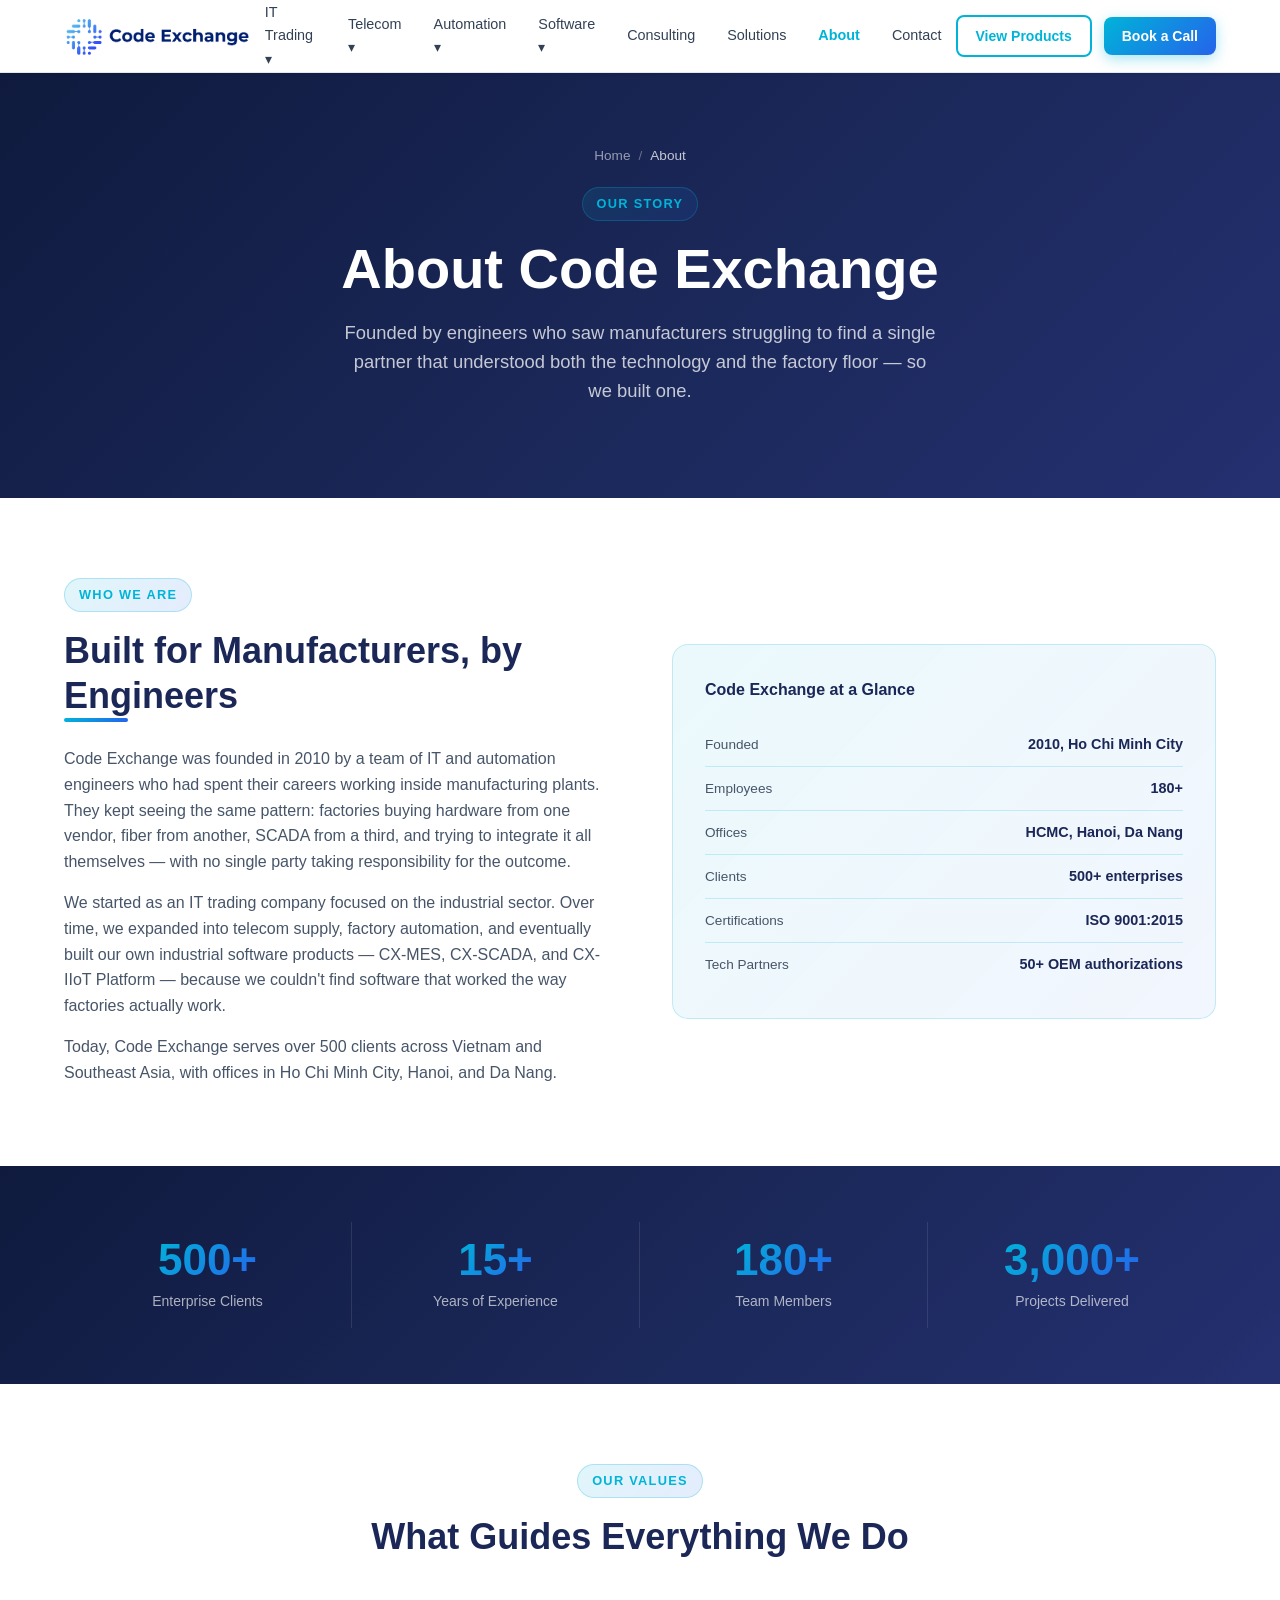
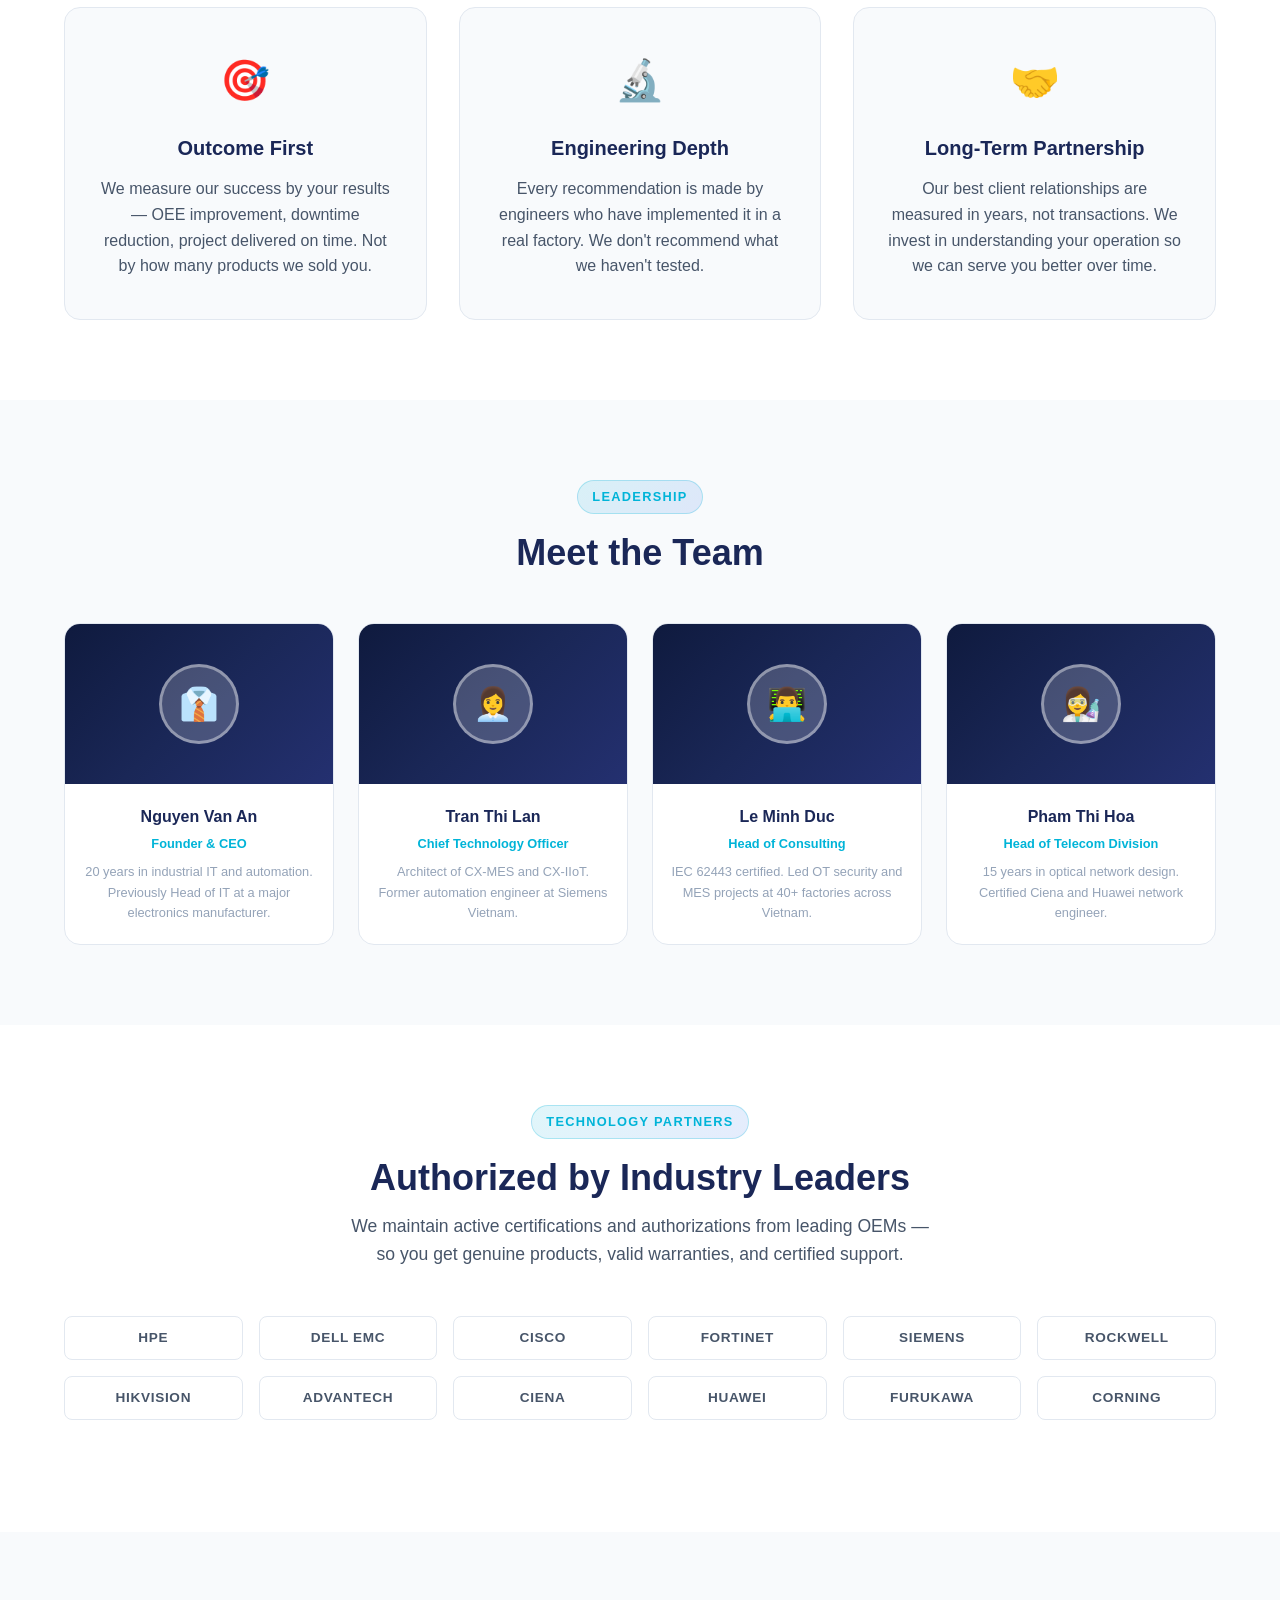
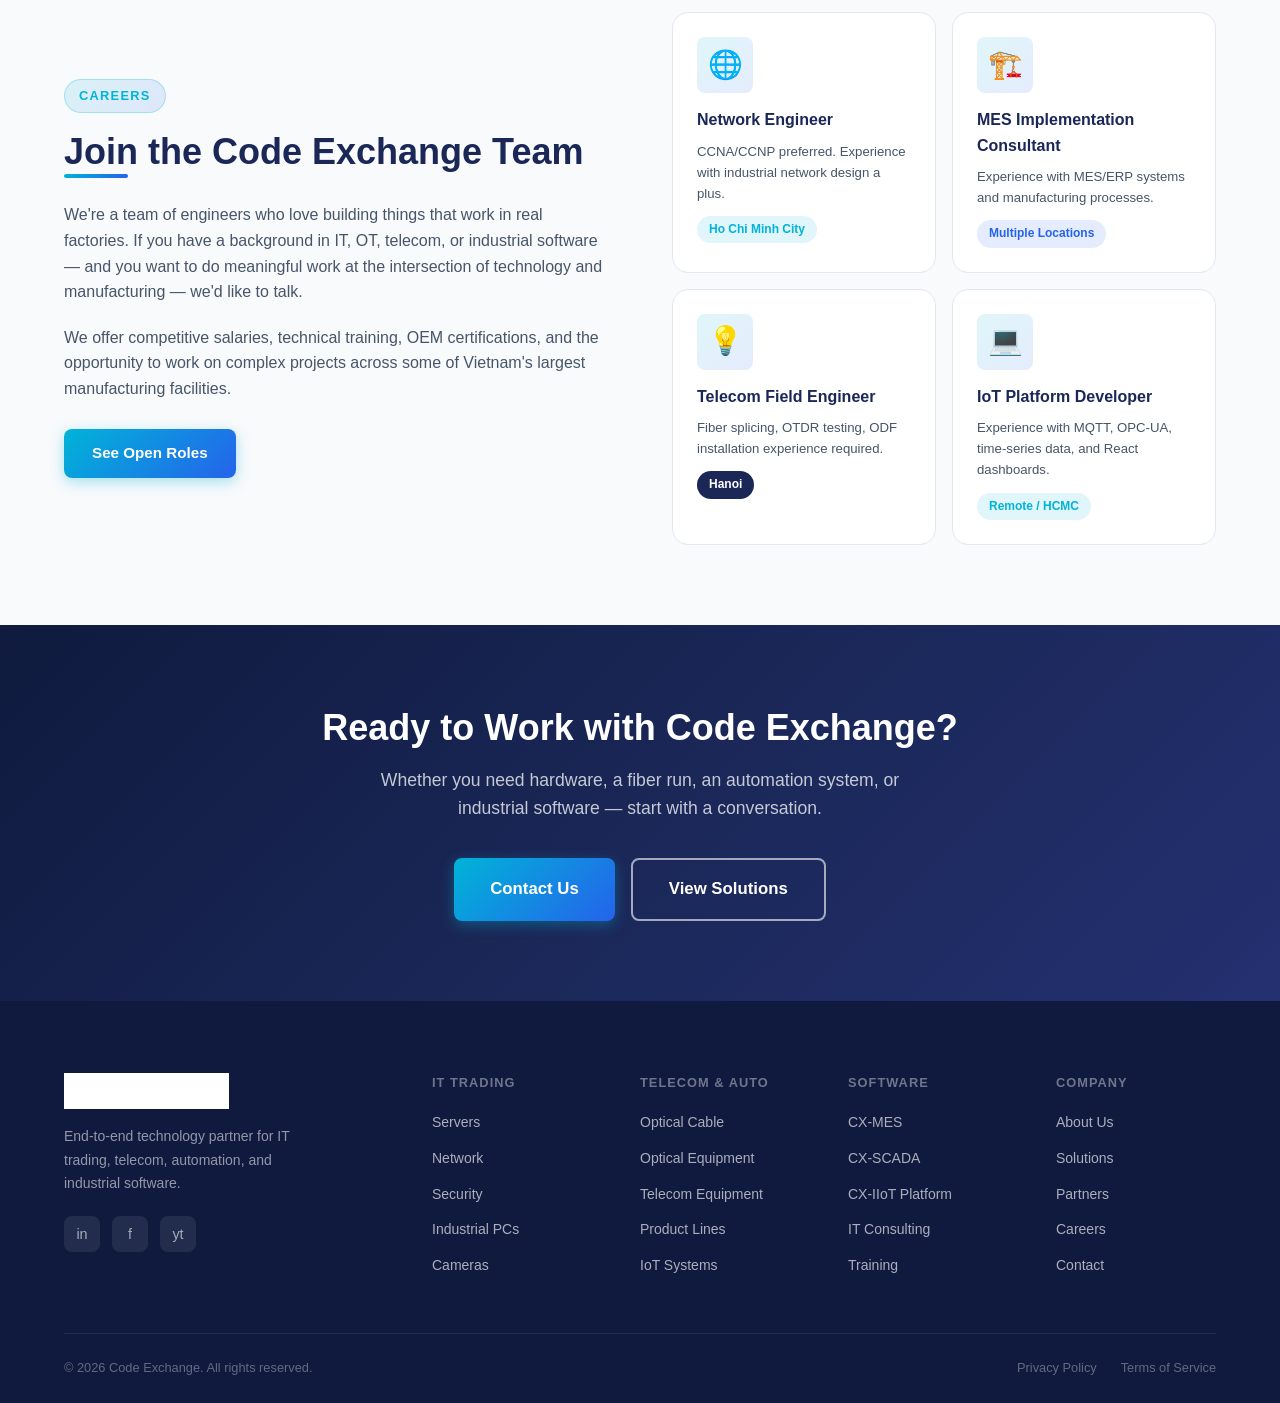
==== about.html @ e0f7f0ca "website" ====
<!DOCTYPE html>
<html lang="en">
<head>
  <meta charset="UTF-8">
  <meta name="viewport" content="width=device-width, initial-scale=1.0">
  <title>About — Code Exchange</title>
  <link rel="stylesheet" href="css/style.css">
</head>
<body>

<header class="header">
  <div class="container">
    <div class="header-inner">
      <a href="index.html" class="logo"><img src="images/logo.png" alt="Code Exchange"></a>
      <nav class="nav">
        <div class="nav-dropdown"><a href="it-trading.html">IT Trading ▾</a><div class="dropdown-menu"><a href="it-trading.html#servers"><span class="dm-icon">🖥️</span> Servers & Workstations</a><a href="it-trading.html#network"><span class="dm-icon">🌐</span> Network Equipment</a><a href="it-trading.html#security"><span class="dm-icon">🔒</span> Security Equipment</a><a href="it-trading.html#industrial"><span class="dm-icon">🏭</span> Industrial Computers</a><a href="it-trading.html#cameras"><span class="dm-icon">📷</span> Cameras</a></div></div>
        <div class="nav-dropdown"><a href="telecom.html">Telecom ▾</a><div class="dropdown-menu"><a href="telecom.html#optical-cable"><span class="dm-icon">💡</span> Optical Cable</a><a href="telecom.html#optical-equipment"><span class="dm-icon">🔭</span> Optical Equipment</a><a href="telecom.html#telecom-equipment"><span class="dm-icon">📡</span> Telecom Equipment</a></div></div>
        <div class="nav-dropdown"><a href="automation.html">Automation ▾</a><div class="dropdown-menu"><a href="automation.html#product-line"><span class="dm-icon">⚙️</span> Product Line Systems</a><a href="automation.html#iot"><span class="dm-icon">📶</span> IoT Systems</a></div></div>
        <div class="nav-dropdown"><a href="software.html">Software ▾</a><div class="dropdown-menu"><a href="software.html#mes"><span class="dm-icon">🏗️</span> MES Platform</a><a href="software.html#scada"><span class="dm-icon">📊</span> SCADA System</a><a href="software.html#iiot"><span class="dm-icon">🔗</span> IIoT / IoT Platform</a></div></div>
        <a href="consulting.html">Consulting</a>
        <a href="solutions.html">Solutions</a>
        <a href="about.html" class="active">About</a>
        <a href="contact.html">Contact</a>
      </nav>
      <div class="header-ctas">
        <a href="it-trading.html" class="btn btn-outline btn-sm">View Products</a>
        <a href="contact.html#book" class="btn btn-primary btn-sm">Book a Call</a>
      </div>
      <button class="hamburger" aria-label="Menu"><span></span><span></span><span></span></button>
    </div>
  </div>
</header>

<section class="page-hero">
  <div class="container">
    <div class="breadcrumb"><a href="index.html">Home</a><span>/</span><span style="color:rgba(255,255,255,0.75)">About</span></div>
    <div class="section-label">Our Story</div>
    <h1>About Code Exchange</h1>
    <p>Founded by engineers who saw manufacturers struggling to find a single partner that understood both the technology and the factory floor — so we built one.</p>
  </div>
</section>

<!-- STORY -->
<section class="section">
  <div class="container">
    <div class="two-col">
      <div>
        <div class="section-label">Who We Are</div>
        <h2>Built for Manufacturers, by Engineers</h2>
        <div class="divider-left divider"></div>
        <p style="margin-bottom:16px">Code Exchange was founded in 2010 by a team of IT and automation engineers who had spent their careers working inside manufacturing plants. They kept seeing the same pattern: factories buying hardware from one vendor, fiber from another, SCADA from a third, and trying to integrate it all themselves — with no single party taking responsibility for the outcome.</p>
        <p style="margin-bottom:16px">We started as an IT trading company focused on the industrial sector. Over time, we expanded into telecom supply, factory automation, and eventually built our own industrial software products — CX-MES, CX-SCADA, and CX-IIoT Platform — because we couldn't find software that worked the way factories actually work.</p>
        <p>Today, Code Exchange serves over 500 clients across Vietnam and Southeast Asia, with offices in Ho Chi Minh City, Hanoi, and Da Nang.</p>
      </div>
      <div>
        <div class="highlight-box">
          <h4 style="margin-bottom:20px">Code Exchange at a Glance</h4>
          <div class="spec-item" style="border-color:rgba(0,180,216,0.2)"><span class="spec-label" style="color:var(--gray-600)">Founded</span><span class="spec-value" style="color:var(--navy)">2010, Ho Chi Minh City</span></div>
          <div class="spec-item" style="border-color:rgba(0,180,216,0.2)"><span class="spec-label" style="color:var(--gray-600)">Employees</span><span class="spec-value" style="color:var(--navy)">180+</span></div>
          <div class="spec-item" style="border-color:rgba(0,180,216,0.2)"><span class="spec-label" style="color:var(--gray-600)">Offices</span><span class="spec-value" style="color:var(--navy)">HCMC, Hanoi, Da Nang</span></div>
          <div class="spec-item" style="border-color:rgba(0,180,216,0.2)"><span class="spec-label" style="color:var(--gray-600)">Clients</span><span class="spec-value" style="color:var(--navy)">500+ enterprises</span></div>
          <div class="spec-item" style="border-color:rgba(0,180,216,0.2)"><span class="spec-label" style="color:var(--gray-600)">Certifications</span><span class="spec-value" style="color:var(--navy)">ISO 9001:2015</span></div>
          <div class="spec-item" style="border-color:rgba(0,180,216,0.2)"><span class="spec-label" style="color:var(--gray-600)">Tech Partners</span><span class="spec-value" style="color:var(--navy)">50+ OEM authorizations</span></div>
        </div>
      </div>
    </div>
  </div>
</section>

<!-- STATS -->
<section class="stats-bar">
  <div class="container">
    <div class="stats-grid">
      <div class="stat-item">
        <div class="stat-number"><span>500+</span></div>
        <div class="stat-label">Enterprise Clients</div>
      </div>
      <div class="stat-item">
        <div class="stat-number"><span>15+</span></div>
        <div class="stat-label">Years of Experience</div>
      </div>
      <div class="stat-item">
        <div class="stat-number"><span>180+</span></div>
        <div class="stat-label">Team Members</div>
      </div>
      <div class="stat-item">
        <div class="stat-number"><span>3,000+</span></div>
        <div class="stat-label">Projects Delivered</div>
      </div>
    </div>
  </div>
</section>

<!-- VALUES -->
<section class="section">
  <div class="container">
    <div class="section-header text-center">
      <div class="section-label">Our Values</div>
      <h2>What Guides Everything We Do</h2>
    </div>
    <div class="values-grid">
      <div class="value-card">
        <div class="value-icon">🎯</div>
        <h3>Outcome First</h3>
        <p style="margin-top:12px">We measure our success by your results — OEE improvement, downtime reduction, project delivered on time. Not by how many products we sold you.</p>
      </div>
      <div class="value-card">
        <div class="value-icon">🔬</div>
        <h3>Engineering Depth</h3>
        <p style="margin-top:12px">Every recommendation is made by engineers who have implemented it in a real factory. We don't recommend what we haven't tested.</p>
      </div>
      <div class="value-card">
        <div class="value-icon">🤝</div>
        <h3>Long-Term Partnership</h3>
        <p style="margin-top:12px">Our best client relationships are measured in years, not transactions. We invest in understanding your operation so we can serve you better over time.</p>
      </div>
    </div>
  </div>
</section>

<!-- TEAM -->
<section class="section" style="background:var(--gray-50)">
  <div class="container">
    <div class="section-header text-center">
      <div class="section-label">Leadership</div>
      <h2>Meet the Team</h2>
    </div>
    <div class="team-grid">
      <div class="team-card">
        <div class="team-photo"><div class="team-photo-inner">👔</div></div>
        <div class="team-info">
          <h4>Nguyen Van An</h4>
          <div class="team-role">Founder & CEO</div>
          <div class="team-bio">20 years in industrial IT and automation. Previously Head of IT at a major electronics manufacturer.</div>
        </div>
      </div>
      <div class="team-card">
        <div class="team-photo"><div class="team-photo-inner">👩‍💼</div></div>
        <div class="team-info">
          <h4>Tran Thi Lan</h4>
          <div class="team-role">Chief Technology Officer</div>
          <div class="team-bio">Architect of CX-MES and CX-IIoT. Former automation engineer at Siemens Vietnam.</div>
        </div>
      </div>
      <div class="team-card">
        <div class="team-photo"><div class="team-photo-inner">👨‍💻</div></div>
        <div class="team-info">
          <h4>Le Minh Duc</h4>
          <div class="team-role">Head of Consulting</div>
          <div class="team-bio">IEC 62443 certified. Led OT security and MES projects at 40+ factories across Vietnam.</div>
        </div>
      </div>
      <div class="team-card">
        <div class="team-photo"><div class="team-photo-inner">👩‍🔬</div></div>
        <div class="team-info">
          <h4>Pham Thi Hoa</h4>
          <div class="team-role">Head of Telecom Division</div>
          <div class="team-bio">15 years in optical network design. Certified Ciena and Huawei network engineer.</div>
        </div>
      </div>
    </div>
  </div>
</section>

<!-- PARTNERS -->
<section class="section" id="partners">
  <div class="container">
    <div class="section-header text-center">
      <div class="section-label">Technology Partners</div>
      <h2>Authorized by Industry Leaders</h2>
      <p>We maintain active certifications and authorizations from leading OEMs — so you get genuine products, valid warranties, and certified support.</p>
    </div>
    <div style="display:grid;grid-template-columns:repeat(6,1fr);gap:16px;margin-bottom:32px">
      <div class="logo-pill" style="text-align:center">HPE</div>
      <div class="logo-pill" style="text-align:center">DELL EMC</div>
      <div class="logo-pill" style="text-align:center">CISCO</div>
      <div class="logo-pill" style="text-align:center">FORTINET</div>
      <div class="logo-pill" style="text-align:center">SIEMENS</div>
      <div class="logo-pill" style="text-align:center">ROCKWELL</div>
      <div class="logo-pill" style="text-align:center">HIKVISION</div>
      <div class="logo-pill" style="text-align:center">ADVANTECH</div>
      <div class="logo-pill" style="text-align:center">CIENA</div>
      <div class="logo-pill" style="text-align:center">HUAWEI</div>
      <div class="logo-pill" style="text-align:center">FURUKAWA</div>
      <div class="logo-pill" style="text-align:center">CORNING</div>
    </div>
  </div>
</section>

<!-- CAREERS -->
<section class="section" id="careers" style="background:var(--gray-50)">
  <div class="container">
    <div class="two-col">
      <div>
        <div class="section-label">Careers</div>
        <h2>Join the Code Exchange Team</h2>
        <div class="divider-left divider"></div>
        <p style="margin-bottom:20px">We're a team of engineers who love building things that work in real factories. If you have a background in IT, OT, telecom, or industrial software — and you want to do meaningful work at the intersection of technology and manufacturing — we'd like to talk.</p>
        <p style="margin-bottom:28px">We offer competitive salaries, technical training, OEM certifications, and the opportunity to work on complex projects across some of Vietnam's largest manufacturing facilities.</p>
        <a href="contact.html" class="btn btn-primary">See Open Roles</a>
      </div>
      <div class="grid-2" style="gap:16px;align-content:start">
        <div class="card" style="padding:24px">
          <div class="card-icon" style="margin-bottom:14px">🌐</div>
          <h4>Network Engineer</h4>
          <p style="font-size:0.825rem;margin-top:8px">CCNA/CCNP preferred. Experience with industrial network design a plus.</p>
          <span class="badge badge-cyan" style="margin-top:12px">Ho Chi Minh City</span>
        </div>
        <div class="card" style="padding:24px">
          <div class="card-icon" style="margin-bottom:14px">🏗️</div>
          <h4>MES Implementation Consultant</h4>
          <p style="font-size:0.825rem;margin-top:8px">Experience with MES/ERP systems and manufacturing processes.</p>
          <span class="badge badge-blue" style="margin-top:12px">Multiple Locations</span>
        </div>
        <div class="card" style="padding:24px">
          <div class="card-icon" style="margin-bottom:14px">💡</div>
          <h4>Telecom Field Engineer</h4>
          <p style="font-size:0.825rem;margin-top:8px">Fiber splicing, OTDR testing, ODF installation experience required.</p>
          <span class="badge badge-navy" style="margin-top:12px">Hanoi</span>
        </div>
        <div class="card" style="padding:24px">
          <div class="card-icon" style="margin-bottom:14px">💻</div>
          <h4>IoT Platform Developer</h4>
          <p style="font-size:0.825rem;margin-top:8px">Experience with MQTT, OPC-UA, time-series data, and React dashboards.</p>
          <span class="badge badge-cyan" style="margin-top:12px">Remote / HCMC</span>
        </div>
      </div>
    </div>
  </div>
</section>

<section class="cta-banner">
  <div class="container">
    <h2>Ready to Work with Code Exchange?</h2>
    <p>Whether you need hardware, a fiber run, an automation system, or industrial software — start with a conversation.</p>
    <div class="cta-banner-btns">
      <a href="contact.html" class="btn btn-primary btn-lg">Contact Us</a>
      <a href="solutions.html" class="btn btn-secondary btn-lg">View Solutions</a>
    </div>
  </div>
</section>

<footer class="footer">
  <div class="container">
    <div class="footer-grid">
      <div class="footer-brand">
        <div class="footer-logo"><img src="images/logo.png" alt="Code Exchange"></div>
        <p>End-to-end technology partner for IT trading, telecom, automation, and industrial software.</p>
        <div class="social-links"><a href="#" class="social-link">in</a><a href="#" class="social-link">f</a><a href="#" class="social-link">yt</a></div>
      </div>
      <div class="footer-col"><h5>IT Trading</h5><ul><li><a href="it-trading.html#servers">Servers</a></li><li><a href="it-trading.html#network">Network</a></li><li><a href="it-trading.html#security">Security</a></li><li><a href="it-trading.html#industrial">Industrial PCs</a></li><li><a href="it-trading.html#cameras">Cameras</a></li></ul></div>
      <div class="footer-col"><h5>Telecom & Auto</h5><ul><li><a href="telecom.html#optical-cable">Optical Cable</a></li><li><a href="telecom.html#optical-equipment">Optical Equipment</a></li><li><a href="telecom.html#telecom-equipment">Telecom Equipment</a></li><li><a href="automation.html#product-line">Product Lines</a></li><li><a href="automation.html#iot">IoT Systems</a></li></ul></div>
      <div class="footer-col"><h5>Software</h5><ul><li><a href="software.html#mes">CX-MES</a></li><li><a href="software.html#scada">CX-SCADA</a></li><li><a href="software.html#iiot">CX-IIoT Platform</a></li><li><a href="consulting.html">IT Consulting</a></li><li><a href="consulting.html#training">Training</a></li></ul></div>
      <div class="footer-col"><h5>Company</h5><ul><li><a href="about.html">About Us</a></li><li><a href="solutions.html">Solutions</a></li><li><a href="#partners">Partners</a></li><li><a href="#careers">Careers</a></li><li><a href="contact.html">Contact</a></li></ul></div>
    </div>
    <div class="footer-bottom">
      <p>&copy; 2026 Code Exchange. All rights reserved.</p>
      <div class="footer-bottom-links"><a href="#">Privacy Policy</a><a href="#">Terms of Service</a></div>
    </div>
  </div>
</footer>
<script src="js/main.js"></script>
</body>
</html>
---- css/style.css ----
/* =============================================
   CODE EXCHANGE — Global Stylesheet
   Brand: Navy #1a2757 | Cyan accent #00b4d8 | Blue #2563eb
   ============================================= */

:root {
  --navy: #1a2757;
  --navy-dark: #0f1a3e;
  --navy-light: #243070;
  --cyan: #00b4d8;
  --cyan-light: #48cae4;
  --blue: #2563eb;
  --blue-light: #3b82f6;
  --white: #ffffff;
  --gray-50: #f8fafc;
  --gray-100: #f1f5f9;
  --gray-200: #e2e8f0;
  --gray-400: #94a3b8;
  --gray-600: #475569;
  --gray-700: #334155;
  --gray-900: #0f172a;
  --gradient: linear-gradient(135deg, var(--navy-dark) 0%, var(--navy) 50%, var(--navy-light) 100%);
  --gradient-accent: linear-gradient(135deg, var(--cyan) 0%, var(--blue) 100%);
  --shadow-sm: 0 1px 3px rgba(0,0,0,0.1);
  --shadow: 0 4px 16px rgba(0,0,0,0.12);
  --shadow-lg: 0 8px 32px rgba(0,0,0,0.18);
  --radius: 8px;
  --radius-lg: 16px;
  --transition: 0.25s ease;
}

*, *::before, *::after { box-sizing: border-box; margin: 0; padding: 0; }

html { scroll-behavior: smooth; font-size: 16px; }

body {
  font-family: -apple-system, BlinkMacSystemFont, 'Segoe UI', Roboto, 'Helvetica Neue', Arial, sans-serif;
  color: var(--gray-700);
  background: var(--white);
  line-height: 1.6;
}

img { max-width: 100%; display: block; }
a { color: inherit; text-decoration: none; }
ul { list-style: none; }
button { cursor: pointer; border: none; background: none; font: inherit; }

/* ---- TYPOGRAPHY ---- */
h1 { font-size: clamp(2rem, 5vw, 3.5rem); font-weight: 800; line-height: 1.15; color: var(--navy); }
h2 { font-size: clamp(1.5rem, 3vw, 2.25rem); font-weight: 700; line-height: 1.25; color: var(--navy); }
h3 { font-size: 1.25rem; font-weight: 600; color: var(--navy); }
h4 { font-size: 1rem; font-weight: 600; color: var(--navy); }
p { color: var(--gray-600); }

.text-cyan { color: var(--cyan); }
.text-blue { color: var(--blue); }
.text-white { color: var(--white) !important; }
.text-center { text-align: center; }

/* ---- LAYOUT ---- */
.container { max-width: 1200px; margin: 0 auto; padding: 0 24px; }
.section { padding: 80px 0; }
.section-sm { padding: 48px 0; }

.grid-2 { display: grid; grid-template-columns: repeat(2, 1fr); gap: 32px; }
.grid-3 { display: grid; grid-template-columns: repeat(3, 1fr); gap: 32px; }
.grid-4 { display: grid; grid-template-columns: repeat(4, 1fr); gap: 24px; }

/* ---- BUTTONS ---- */
.btn {
  display: inline-flex; align-items: center; gap: 8px;
  padding: 12px 28px; border-radius: var(--radius);
  font-weight: 600; font-size: 0.95rem;
  transition: all var(--transition);
  white-space: nowrap;
}
.btn-primary {
  background: var(--gradient-accent);
  color: var(--white);
  box-shadow: 0 4px 14px rgba(0,180,216,0.35);
}
.btn-primary:hover { transform: translateY(-2px); box-shadow: 0 6px 20px rgba(0,180,216,0.45); }
.btn-secondary {
  background: transparent;
  color: var(--white);
  border: 2px solid rgba(255,255,255,0.6);
}
.btn-secondary:hover { background: rgba(255,255,255,0.1); border-color: var(--white); }
.btn-outline {
  background: transparent;
  color: var(--cyan);
  border: 2px solid var(--cyan);
}
.btn-outline:hover { background: var(--cyan); color: var(--white); }
.btn-navy {
  background: var(--navy);
  color: var(--white);
}
.btn-navy:hover { background: var(--navy-dark); transform: translateY(-2px); }
.btn-lg { padding: 16px 36px; font-size: 1.05rem; }
.btn-sm { padding: 8px 18px; font-size: 0.875rem; }

/* ---- SECTION LABELS ---- */
.section-label {
  display: inline-block;
  background: linear-gradient(135deg, rgba(0,180,216,0.12), rgba(37,99,235,0.12));
  color: var(--cyan);
  font-size: 0.8rem; font-weight: 700; letter-spacing: 0.1em;
  text-transform: uppercase; padding: 6px 14px; border-radius: 999px;
  border: 1px solid rgba(0,180,216,0.25);
  margin-bottom: 16px;
}
.section-header { margin-bottom: 48px; }
.section-header p { font-size: 1.1rem; max-width: 600px; margin: 12px auto 0; }

/* ---- CARDS ---- */
.card {
  background: var(--white);
  border: 1px solid var(--gray-200);
  border-radius: var(--radius-lg);
  padding: 32px;
  transition: all var(--transition);
}
.card:hover {
  border-color: var(--cyan);
  box-shadow: var(--shadow-lg);
  transform: translateY(-4px);
}
.card-icon {
  width: 56px; height: 56px;
  background: linear-gradient(135deg, rgba(0,180,216,0.12), rgba(37,99,235,0.12));
  border-radius: var(--radius);
  display: flex; align-items: center; justify-content: center;
  margin-bottom: 20px;
  font-size: 1.75rem;
}

/* ---- BADGE ---- */
.badge {
  display: inline-block;
  padding: 4px 12px; border-radius: 999px;
  font-size: 0.75rem; font-weight: 600;
}
.badge-cyan { background: rgba(0,180,216,0.12); color: var(--cyan); }
.badge-blue { background: rgba(37,99,235,0.12); color: var(--blue); }
.badge-navy { background: var(--navy); color: var(--white); }
.badge-green { background: rgba(16,185,129,0.12); color: #059669; }

/* ============================================
   HEADER / NAV
   ============================================ */
.header {
  position: sticky; top: 0; z-index: 100;
  background: var(--white);
  border-bottom: 1px solid var(--gray-200);
  box-shadow: var(--shadow-sm);
}
.header-inner {
  display: flex; align-items: center; justify-content: space-between;
  height: 72px;
}
.logo { display: flex; align-items: center; }
.logo img { height: 44px; width: auto; }

.nav { display: flex; align-items: center; gap: 4px; }
.nav a {
  padding: 8px 14px; border-radius: var(--radius);
  font-size: 0.9rem; font-weight: 500; color: var(--gray-700);
  transition: all var(--transition);
}
.nav a:hover { color: var(--navy); background: var(--gray-100); }
.nav a.active { color: var(--cyan); font-weight: 600; }

.nav-dropdown { position: relative; }
.nav-dropdown > a { display: flex; align-items: center; gap: 4px; }
.dropdown-menu {
  display: none;
  position: absolute; top: calc(100% + 8px); left: 0;
  background: var(--white); border: 1px solid var(--gray-200);
  border-radius: var(--radius-lg); box-shadow: var(--shadow-lg);
  min-width: 220px; padding: 8px;
  z-index: 200;
}
.nav-dropdown:hover .dropdown-menu { display: block; }
.dropdown-menu a {
  display: flex; align-items: center; gap: 10px;
  padding: 10px 14px; border-radius: var(--radius);
  font-size: 0.875rem; color: var(--gray-700);
}
.dropdown-menu a:hover { background: var(--gray-50); color: var(--cyan); }
.dropdown-menu a .dm-icon { font-size: 1.1rem; }

.header-ctas { display: flex; align-items: center; gap: 12px; }
.hamburger { display: none; flex-direction: column; gap: 5px; padding: 4px; }
.hamburger span { display: block; width: 24px; height: 2px; background: var(--navy); border-radius: 2px; transition: all var(--transition); }

/* ============================================
   HERO — Homepage
   ============================================ */
.hero {
  background: var(--gradient);
  padding: 100px 0 80px;
  position: relative; overflow: hidden;
}
.hero::before {
  content: '';
  position: absolute; inset: 0;
  background: url("data:image/svg+xml,%3Csvg width='60' height='60' viewBox='0 0 60 60' xmlns='http://www.w3.org/2000/svg'%3E%3Cg fill='none' fill-rule='evenodd'%3E%3Cg fill='%2300b4d8' fill-opacity='0.05'%3E%3Ccircle cx='30' cy='30' r='2'/%3E%3C/g%3E%3C/g%3E%3C/svg%3E");
  pointer-events: none;
}
.hero-inner { display: grid; grid-template-columns: 1fr 1fr; gap: 64px; align-items: center; position: relative; }
.hero-content h1 { color: var(--white); margin-bottom: 20px; }
.hero-content h1 span { background: var(--gradient-accent); -webkit-background-clip: text; -webkit-text-fill-color: transparent; background-clip: text; }
.hero-content p { color: rgba(255,255,255,0.75); font-size: 1.15rem; margin-bottom: 36px; max-width: 500px; }
.hero-ctas { display: flex; gap: 16px; flex-wrap: wrap; }
.hero-badges { display: flex; gap: 12px; flex-wrap: wrap; margin-top: 32px; }
.hero-badge {
  display: flex; align-items: center; gap: 8px;
  background: rgba(255,255,255,0.08);
  border: 1px solid rgba(255,255,255,0.15);
  border-radius: 999px; padding: 6px 16px;
  color: rgba(255,255,255,0.8); font-size: 0.8rem;
}
.hero-visual {
  display: flex; flex-direction: column; gap: 16px;
}
.hero-card {
  background: rgba(255,255,255,0.07);
  border: 1px solid rgba(255,255,255,0.12);
  border-radius: var(--radius-lg);
  padding: 20px 24px;
  backdrop-filter: blur(8px);
  transition: all var(--transition);
}
.hero-card:hover { background: rgba(255,255,255,0.12); transform: translateX(6px); }
.hero-card-header { display: flex; align-items: center; gap: 12px; margin-bottom: 8px; }
.hero-card-icon { font-size: 1.5rem; }
.hero-card h4 { color: var(--white); font-size: 0.95rem; }
.hero-card p { color: rgba(255,255,255,0.6); font-size: 0.8rem; margin: 0; }

/* ============================================
   LOGO STRIP
   ============================================ */
.logos-strip { background: var(--gray-50); border-top: 1px solid var(--gray-200); border-bottom: 1px solid var(--gray-200); padding: 32px 0; }
.logos-strip p { font-size: 0.8rem; font-weight: 600; letter-spacing: 0.08em; text-transform: uppercase; color: var(--gray-400); margin-bottom: 24px; }
.logos-row { display: flex; align-items: center; gap: 40px; flex-wrap: wrap; justify-content: center; }
.logo-pill {
  background: var(--white);
  border: 1px solid var(--gray-200);
  border-radius: var(--radius);
  padding: 10px 24px;
  font-weight: 700; font-size: 0.85rem;
  color: var(--gray-600);
  letter-spacing: 0.05em;
}

/* ============================================
   DIVISIONS (homepage overview)
   ============================================ */
.division-card {
  background: var(--white);
  border: 1px solid var(--gray-200);
  border-radius: var(--radius-lg);
  padding: 36px 28px;
  transition: all var(--transition);
  position: relative; overflow: hidden;
}
.division-card::after {
  content: '';
  position: absolute; bottom: 0; left: 0; right: 0; height: 3px;
  background: var(--gradient-accent);
  transform: scaleX(0); transform-origin: left;
  transition: transform var(--transition);
}
.division-card:hover { box-shadow: var(--shadow-lg); transform: translateY(-4px); }
.division-card:hover::after { transform: scaleX(1); }

/* ============================================
   STATS
   ============================================ */
.stats-bar { background: var(--gradient); padding: 56px 0; }
.stats-grid { display: grid; grid-template-columns: repeat(4, 1fr); gap: 0; }
.stat-item { text-align: center; padding: 16px; border-right: 1px solid rgba(255,255,255,0.1); }
.stat-item:last-child { border-right: none; }
.stat-number { font-size: 2.75rem; font-weight: 800; color: var(--white); line-height: 1; }
.stat-number span { background: var(--gradient-accent); -webkit-background-clip: text; -webkit-text-fill-color: transparent; background-clip: text; }
.stat-label { color: rgba(255,255,255,0.65); font-size: 0.875rem; margin-top: 8px; }

/* ============================================
   TESTIMONIALS
   ============================================ */
.testimonials { background: var(--gray-50); }
.testimonial-card {
  background: var(--white);
  border: 1px solid var(--gray-200);
  border-radius: var(--radius-lg);
  padding: 36px;
}
.testimonial-quote { font-size: 1.05rem; color: var(--gray-700); font-style: italic; line-height: 1.7; margin-bottom: 24px; }
.testimonial-quote::before { content: '"'; font-size: 3rem; color: var(--cyan); line-height: 0; vertical-align: -0.5em; margin-right: 4px; }
.testimonial-author { display: flex; align-items: center; gap: 14px; }
.avatar { width: 48px; height: 48px; border-radius: 50%; background: var(--gradient-accent); display: flex; align-items: center; justify-content: center; color: white; font-weight: 700; font-size: 1.1rem; flex-shrink: 0; }
.author-name { font-weight: 600; font-size: 0.9rem; color: var(--navy); }
.author-role { font-size: 0.8rem; color: var(--gray-400); }

/* ============================================
   CTA BANNER
   ============================================ */
.cta-banner { background: var(--gradient); padding: 80px 0; text-align: center; }
.cta-banner h2 { color: var(--white); margin-bottom: 16px; }
.cta-banner p { color: rgba(255,255,255,0.75); font-size: 1.1rem; max-width: 560px; margin: 0 auto 36px; }
.cta-banner-btns { display: flex; gap: 16px; justify-content: center; flex-wrap: wrap; }

/* ============================================
   PAGE HERO (inner pages)
   ============================================ */
.page-hero {
  background: var(--gradient);
  padding: 72px 0 64px;
  text-align: center;
}
.page-hero h1 { color: var(--white); margin-bottom: 16px; }
.page-hero p { color: rgba(255,255,255,0.75); font-size: 1.15rem; max-width: 600px; margin: 0 auto 28px; }
.page-hero-ctas { display: flex; gap: 16px; justify-content: center; flex-wrap: wrap; }
.breadcrumb { display: flex; align-items: center; gap: 8px; justify-content: center; margin-bottom: 20px; }
.breadcrumb a { color: rgba(255,255,255,0.55); font-size: 0.85rem; }
.breadcrumb a:hover { color: var(--cyan); }
.breadcrumb span { color: rgba(255,255,255,0.35); font-size: 0.85rem; }

/* ============================================
   PRODUCT / SERVICE CARDS (listing pages)
   ============================================ */
.product-card {
  background: var(--white);
  border: 1px solid var(--gray-200);
  border-radius: var(--radius-lg);
  overflow: hidden;
  transition: all var(--transition);
  display: flex; flex-direction: column;
}
.product-card:hover { box-shadow: var(--shadow-lg); transform: translateY(-4px); border-color: var(--cyan); }
.product-card-header { padding: 32px 28px 24px; border-bottom: 1px solid var(--gray-100); }
.product-card-body { padding: 24px 28px; flex: 1; }
.product-card-footer { padding: 20px 28px; background: var(--gray-50); border-top: 1px solid var(--gray-100); display: flex; gap: 12px; }
.product-features { margin: 16px 0; }
.product-features li { display: flex; align-items: flex-start; gap: 8px; padding: 5px 0; font-size: 0.875rem; color: var(--gray-600); }
.product-features li::before { content: '✓'; color: var(--cyan); font-weight: 700; flex-shrink: 0; margin-top: 1px; }

/* ============================================
   DETAIL PAGE
   ============================================ */
.detail-hero { background: var(--gradient); padding: 80px 0; }
.detail-hero-inner { display: grid; grid-template-columns: 1fr 1fr; gap: 64px; align-items: center; }
.detail-hero h1 { color: var(--white); margin-bottom: 16px; }
.detail-hero p { color: rgba(255,255,255,0.75); font-size: 1.1rem; margin-bottom: 28px; }
.detail-hero-ctas { display: flex; gap: 14px; flex-wrap: wrap; }
.detail-visual {
  background: rgba(255,255,255,0.06);
  border: 1px solid rgba(255,255,255,0.12);
  border-radius: var(--radius-lg);
  padding: 32px;
}
.spec-list { display: flex; flex-direction: column; gap: 12px; }
.spec-item { display: flex; justify-content: space-between; align-items: center; padding: 10px 0; border-bottom: 1px solid rgba(255,255,255,0.08); }
.spec-item:last-child { border-bottom: none; }
.spec-label { color: rgba(255,255,255,0.55); font-size: 0.85rem; }
.spec-value { color: var(--white); font-weight: 600; font-size: 0.9rem; }

/* Feature grid */
.features-grid { display: grid; grid-template-columns: repeat(3, 1fr); gap: 24px; }
.feature-item {
  padding: 28px;
  background: var(--gray-50);
  border: 1px solid var(--gray-200);
  border-radius: var(--radius-lg);
  transition: all var(--transition);
}
.feature-item:hover { background: var(--white); border-color: var(--cyan); box-shadow: var(--shadow); }
.feature-icon { font-size: 2rem; margin-bottom: 14px; }
.feature-item h4 { margin-bottom: 8px; }

/* Steps */
.steps { display: grid; grid-template-columns: repeat(4, 1fr); gap: 24px; position: relative; }
.steps::before {
  content: '';
  position: absolute; top: 32px; left: calc(12.5% + 16px); right: calc(12.5% + 16px);
  height: 2px; background: var(--gradient-accent);
  z-index: 0;
}
.step { text-align: center; position: relative; z-index: 1; }
.step-number {
  width: 64px; height: 64px; border-radius: 50%;
  background: var(--gradient-accent);
  color: var(--white); font-weight: 800; font-size: 1.2rem;
  display: flex; align-items: center; justify-content: center;
  margin: 0 auto 16px;
  box-shadow: 0 4px 14px rgba(0,180,216,0.35);
}
.step h4 { margin-bottom: 8px; font-size: 0.95rem; }
.step p { font-size: 0.85rem; }

/* Pricing */
.pricing-grid { display: grid; grid-template-columns: repeat(3, 1fr); gap: 24px; align-items: start; }
.pricing-card {
  background: var(--white);
  border: 1px solid var(--gray-200);
  border-radius: var(--radius-lg);
  padding: 36px 28px;
  transition: all var(--transition);
}
.pricing-card.featured {
  border-color: var(--cyan);
  box-shadow: 0 0 0 3px rgba(0,180,216,0.15), var(--shadow-lg);
  transform: scale(1.04);
  position: relative;
}
.pricing-card.featured::before {
  content: 'Most Popular';
  position: absolute; top: -14px; left: 50%; transform: translateX(-50%);
  background: var(--gradient-accent);
  color: white; font-size: 0.75rem; font-weight: 700;
  padding: 4px 16px; border-radius: 999px;
  white-space: nowrap;
}
.pricing-tier { font-size: 0.8rem; font-weight: 700; text-transform: uppercase; letter-spacing: 0.08em; color: var(--cyan); margin-bottom: 8px; }
.pricing-price { font-size: 2.5rem; font-weight: 800; color: var(--navy); line-height: 1; margin: 12px 0 4px; }
.pricing-price sup { font-size: 1rem; vertical-align: top; margin-top: 8px; }
.pricing-price sub { font-size: 0.875rem; font-weight: 400; color: var(--gray-400); }
.pricing-desc { font-size: 0.875rem; color: var(--gray-400); margin-bottom: 24px; }
.pricing-features { margin: 20px 0 24px; }
.pricing-features li { display: flex; align-items: flex-start; gap: 8px; padding: 6px 0; font-size: 0.875rem; }
.pricing-features li::before { content: '✓'; color: var(--cyan); font-weight: 700; flex-shrink: 0; }
.pricing-features li.na { color: var(--gray-400); }
.pricing-features li.na::before { content: '—'; color: var(--gray-300); }

/* FAQ */
.faq { max-width: 760px; margin: 0 auto; }
.faq-item { border: 1px solid var(--gray-200); border-radius: var(--radius); margin-bottom: 12px; overflow: hidden; }
.faq-question {
  width: 100%; display: flex; justify-content: space-between; align-items: center;
  padding: 20px 24px; text-align: left;
  font-weight: 600; font-size: 0.95rem; color: var(--navy);
  background: var(--white); cursor: pointer;
  transition: background var(--transition);
}
.faq-question:hover { background: var(--gray-50); }
.faq-question.open { background: var(--gray-50); color: var(--cyan); }
.faq-icon { font-size: 1.25rem; font-weight: 400; flex-shrink: 0; transition: transform var(--transition); }
.faq-question.open .faq-icon { transform: rotate(45deg); }
.faq-answer { display: none; padding: 0 24px 20px; color: var(--gray-600); font-size: 0.9rem; line-height: 1.7; }
.faq-answer.open { display: block; }

/* ============================================
   ABOUT PAGE
   ============================================ */
.team-grid { display: grid; grid-template-columns: repeat(4, 1fr); gap: 24px; }
.team-card {
  background: var(--white);
  border: 1px solid var(--gray-200);
  border-radius: var(--radius-lg);
  overflow: hidden;
  text-align: center;
  transition: all var(--transition);
}
.team-card:hover { box-shadow: var(--shadow-lg); transform: translateY(-4px); }
.team-photo { height: 160px; background: var(--gradient); display: flex; align-items: center; justify-content: center; }
.team-photo-inner { width: 80px; height: 80px; border-radius: 50%; background: rgba(255,255,255,0.2); display: flex; align-items: center; justify-content: center; font-size: 2rem; border: 3px solid rgba(255,255,255,0.4); }
.team-info { padding: 20px 16px; }
.team-info h4 { margin-bottom: 4px; }
.team-role { font-size: 0.8rem; color: var(--cyan); font-weight: 600; margin-bottom: 8px; }
.team-bio { font-size: 0.8rem; color: var(--gray-400); }

.values-grid { display: grid; grid-template-columns: repeat(3, 1fr); gap: 32px; }
.value-card { text-align: center; padding: 40px 32px; background: var(--gray-50); border-radius: var(--radius-lg); border: 1px solid var(--gray-200); }
.value-icon { font-size: 2.5rem; margin-bottom: 20px; }

/* ============================================
   CONTACT PAGE
   ============================================ */
.contact-layout { display: grid; grid-template-columns: 3fr 2fr; gap: 48px; }
.contact-form-card { background: var(--white); border: 1px solid var(--gray-200); border-radius: var(--radius-lg); padding: 40px; }
.contact-sidebar { display: flex; flex-direction: column; gap: 24px; }
.contact-info-card { background: var(--white); border: 1px solid var(--gray-200); border-radius: var(--radius-lg); padding: 32px; }
.contact-book-card { background: var(--gradient); border-radius: var(--radius-lg); padding: 36px; text-align: center; }
.contact-book-card h3 { color: var(--white); margin-bottom: 12px; }
.contact-book-card p { color: rgba(255,255,255,0.7); font-size: 0.9rem; margin-bottom: 24px; }

.form-grid { display: grid; grid-template-columns: 1fr 1fr; gap: 20px; }
.form-group { display: flex; flex-direction: column; gap: 8px; }
.form-group.full { grid-column: 1 / -1; }
.form-label { font-size: 0.875rem; font-weight: 600; color: var(--navy); }
.form-input, .form-select, .form-textarea {
  width: 100%; padding: 12px 16px;
  border: 1.5px solid var(--gray-200); border-radius: var(--radius);
  font: inherit; font-size: 0.9rem; color: var(--gray-700);
  background: var(--white);
  transition: border-color var(--transition);
}
.form-input:focus, .form-select:focus, .form-textarea:focus {
  outline: none; border-color: var(--cyan);
  box-shadow: 0 0 0 3px rgba(0,180,216,0.1);
}
.form-textarea { resize: vertical; min-height: 120px; }
.form-select { appearance: none; background-image: url("data:image/svg+xml,%3Csvg xmlns='http://www.w3.org/2000/svg' width='12' height='8' fill='none'%3E%3Cpath d='M1 1l5 5 5-5' stroke='%2394a3b8' stroke-width='2' stroke-linecap='round'/%3E%3C/svg%3E"); background-repeat: no-repeat; background-position: right 14px center; }
.form-error { font-size: 0.8rem; color: #dc2626; display: none; }

.contact-detail { display: flex; align-items: flex-start; gap: 14px; padding: 12px 0; border-bottom: 1px solid var(--gray-100); }
.contact-detail:last-child { border-bottom: none; }
.contact-detail-icon { font-size: 1.25rem; flex-shrink: 0; margin-top: 2px; }
.contact-detail-text strong { display: block; font-size: 0.85rem; color: var(--navy); margin-bottom: 2px; }
.contact-detail-text span { font-size: 0.875rem; color: var(--gray-600); }

/* ============================================
   SOLUTIONS PAGE
   ============================================ */
.solution-section { padding: 64px 0; border-bottom: 1px solid var(--gray-200); }
.solution-section:last-child { border-bottom: none; }
.solution-inner { display: grid; grid-template-columns: 1fr 2fr; gap: 64px; align-items: start; }
.solution-label { font-size: 0.75rem; font-weight: 700; letter-spacing: 0.1em; text-transform: uppercase; color: var(--cyan); margin-bottom: 8px; }
.solution-products { display: flex; flex-direction: column; gap: 12px; margin-top: 24px; }
.solution-product-item { display: flex; align-items: center; gap: 12px; padding: 14px 16px; background: var(--gray-50); border: 1px solid var(--gray-200); border-radius: var(--radius); font-size: 0.875rem; }
.solution-product-item .badge { flex-shrink: 0; }

/* ============================================
   FOOTER
   ============================================ */
.footer { background: var(--navy-dark); color: var(--white); padding: 72px 0 0; }
.footer-grid { display: grid; grid-template-columns: 2fr 1fr 1fr 1fr 1fr; gap: 48px; }
.footer-brand p { color: rgba(255,255,255,0.55); font-size: 0.875rem; margin-top: 16px; max-width: 260px; line-height: 1.7; }
.footer-logo img { height: 36px; filter: brightness(0) invert(1); }
.footer-col h5 { font-size: 0.8rem; font-weight: 700; letter-spacing: 0.08em; text-transform: uppercase; color: rgba(255,255,255,0.4); margin-bottom: 16px; }
.footer-col ul { display: flex; flex-direction: column; gap: 10px; }
.footer-col ul li a { font-size: 0.875rem; color: rgba(255,255,255,0.65); transition: color var(--transition); }
.footer-col ul li a:hover { color: var(--cyan); }
.footer-bottom { border-top: 1px solid rgba(255,255,255,0.08); padding: 24px 0; margin-top: 56px; display: flex; justify-content: space-between; align-items: center; }
.footer-bottom p { font-size: 0.8rem; color: rgba(255,255,255,0.35); }
.footer-bottom-links { display: flex; gap: 24px; }
.footer-bottom-links a { font-size: 0.8rem; color: rgba(255,255,255,0.35); transition: color var(--transition); }
.footer-bottom-links a:hover { color: var(--cyan); }
.social-links { display: flex; gap: 12px; margin-top: 20px; }
.social-link { width: 36px; height: 36px; border-radius: 8px; background: rgba(255,255,255,0.08); display: flex; align-items: center; justify-content: center; font-size: 0.9rem; color: rgba(255,255,255,0.6); transition: all var(--transition); }
.social-link:hover { background: var(--cyan); color: white; }

/* ============================================
   UTILITY / MISC
   ============================================ */
.divider { width: 64px; height: 4px; background: var(--gradient-accent); border-radius: 2px; margin: 0 auto 24px; }
.divider-left { margin: 0 0 24px; }

.highlight-box {
  background: linear-gradient(135deg, rgba(0,180,216,0.08), rgba(37,99,235,0.06));
  border: 1px solid rgba(0,180,216,0.2);
  border-radius: var(--radius-lg);
  padding: 32px;
}
.tag { display: inline-flex; align-items: center; gap: 6px; background: var(--gray-100); padding: 4px 12px; border-radius: 999px; font-size: 0.8rem; color: var(--gray-600); font-weight: 500; }
.tags { display: flex; gap: 8px; flex-wrap: wrap; margin-top: 12px; }

.two-col { display: grid; grid-template-columns: 1fr 1fr; gap: 64px; align-items: center; }
.two-col-reverse { grid-template-columns: 1fr 1fr; }

/* ============================================
   RESPONSIVE
   ============================================ */
@media (max-width: 1024px) {
  .grid-4 { grid-template-columns: repeat(2, 1fr); }
  .stats-grid { grid-template-columns: repeat(2, 1fr); }
  .footer-grid { grid-template-columns: 1fr 1fr; gap: 32px; }
  .team-grid { grid-template-columns: repeat(2, 1fr); }
  .features-grid { grid-template-columns: repeat(2, 1fr); }
}

@media (max-width: 768px) {
  .section { padding: 56px 0; }
  h1 { font-size: 2rem; }
  h2 { font-size: 1.5rem; }
  .nav { display: none; flex-direction: column; position: absolute; top: 72px; left: 0; right: 0; background: var(--white); border-bottom: 1px solid var(--gray-200); padding: 16px; box-shadow: var(--shadow); gap: 4px; }
  .nav.open { display: flex; }
  .nav a { padding: 12px 16px; }
  .nav-dropdown .dropdown-menu { position: static; box-shadow: none; border: none; background: var(--gray-50); border-radius: var(--radius); display: block !important; margin-top: 4px; }
  .header { position: relative; }
  .header-inner { position: relative; }
  .hamburger { display: flex; }
  .header-ctas .btn:first-child { display: none; }
  .hero-inner { grid-template-columns: 1fr; gap: 40px; }
  .hero-visual { display: none; }
  .hero { padding: 64px 0 56px; }
  .grid-2, .grid-3 { grid-template-columns: 1fr; }
  .contact-layout { grid-template-columns: 1fr; }
  .form-grid { grid-template-columns: 1fr; }
  .detail-hero-inner { grid-template-columns: 1fr; }
  .detail-visual { display: none; }
  .solution-inner { grid-template-columns: 1fr; gap: 32px; }
  .two-col { grid-template-columns: 1fr; gap: 40px; }
  .steps { grid-template-columns: repeat(2, 1fr); }
  .steps::before { display: none; }
  .pricing-grid { grid-template-columns: 1fr; }
  .pricing-card.featured { transform: none; }
  .footer-grid { grid-template-columns: 1fr; gap: 32px; }
  .footer-bottom { flex-direction: column; gap: 16px; text-align: center; }
  .stats-grid { grid-template-columns: repeat(2, 1fr); }
  .team-grid { grid-template-columns: repeat(2, 1fr); }
  .features-grid { grid-template-columns: 1fr; }
  .values-grid { grid-template-columns: 1fr; }
}

@media (max-width: 480px) {
  .container { padding: 0 16px; }
  .stats-grid { grid-template-columns: 1fr 1fr; }
  .team-grid { grid-template-columns: 1fr; }
  .logos-row { gap: 16px; }
  .hero-ctas { flex-direction: column; }
  .cta-banner-btns { flex-direction: column; align-items: center; }
}
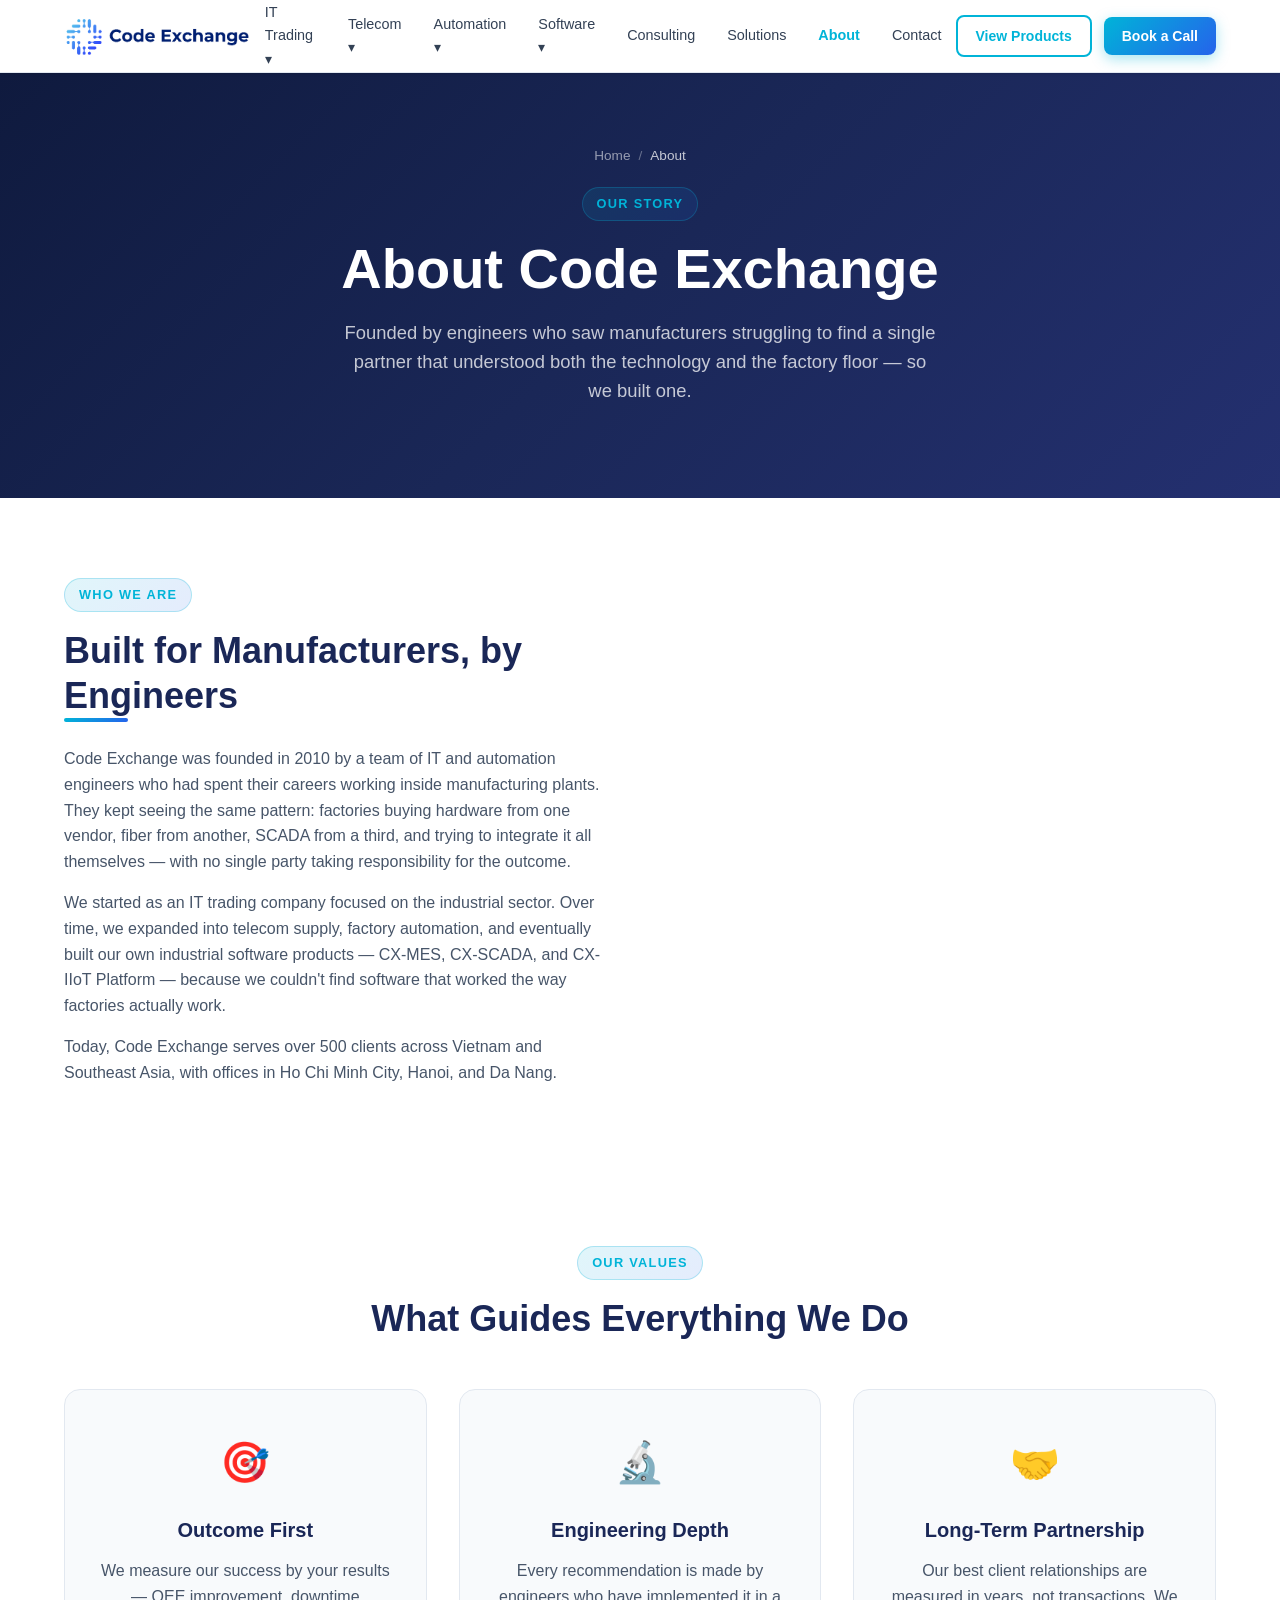
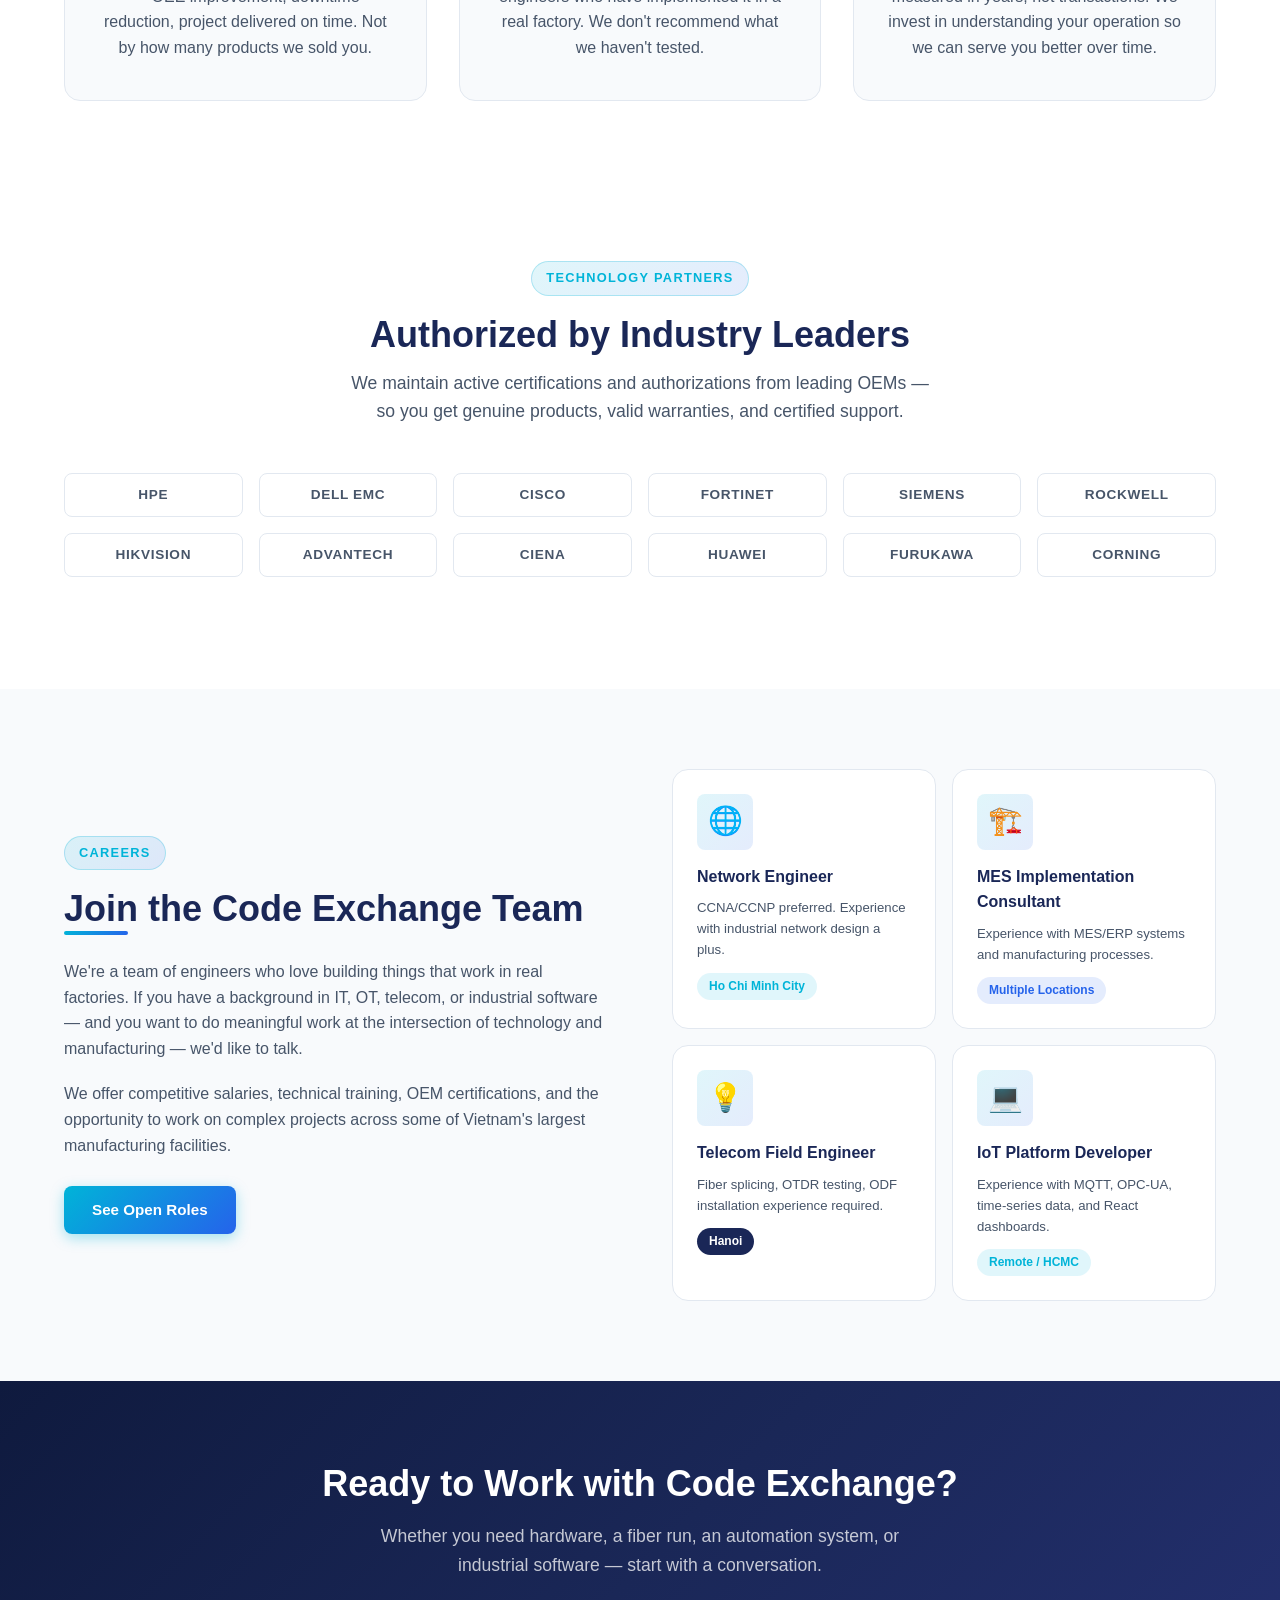
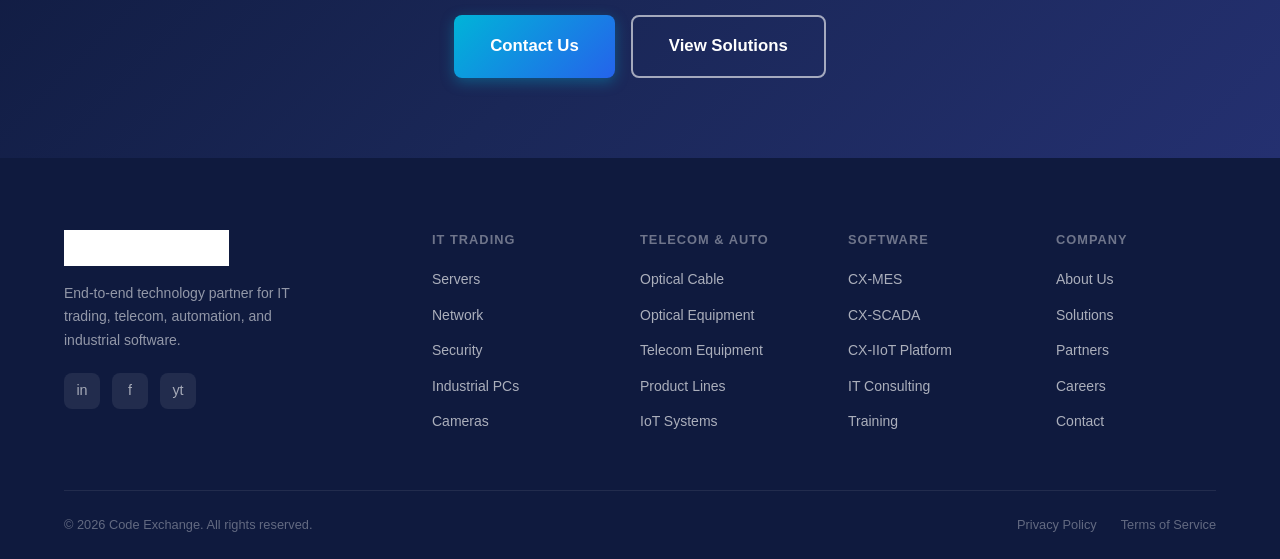
==== commit 246b6851: "refactored info" ====
--- a/about.html
+++ b/about.html
@@ -52,41 +52,6 @@
         <p style="margin-bottom:16px">We started as an IT trading company focused on the industrial sector. Over time, we expanded into telecom supply, factory automation, and eventually built our own industrial software products — CX-MES, CX-SCADA, and CX-IIoT Platform — because we couldn't find software that worked the way factories actually work.</p>
         <p>Today, Code Exchange serves over 500 clients across Vietnam and Southeast Asia, with offices in Ho Chi Minh City, Hanoi, and Da Nang.</p>
       </div>
-      <div>
-        <div class="highlight-box">
-          <h4 style="margin-bottom:20px">Code Exchange at a Glance</h4>
-          <div class="spec-item" style="border-color:rgba(0,180,216,0.2)"><span class="spec-label" style="color:var(--gray-600)">Founded</span><span class="spec-value" style="color:var(--navy)">2010, Ho Chi Minh City</span></div>
-          <div class="spec-item" style="border-color:rgba(0,180,216,0.2)"><span class="spec-label" style="color:var(--gray-600)">Employees</span><span class="spec-value" style="color:var(--navy)">180+</span></div>
-          <div class="spec-item" style="border-color:rgba(0,180,216,0.2)"><span class="spec-label" style="color:var(--gray-600)">Offices</span><span class="spec-value" style="color:var(--navy)">HCMC, Hanoi, Da Nang</span></div>
-          <div class="spec-item" style="border-color:rgba(0,180,216,0.2)"><span class="spec-label" style="color:var(--gray-600)">Clients</span><span class="spec-value" style="color:var(--navy)">500+ enterprises</span></div>
-          <div class="spec-item" style="border-color:rgba(0,180,216,0.2)"><span class="spec-label" style="color:var(--gray-600)">Certifications</span><span class="spec-value" style="color:var(--navy)">ISO 9001:2015</span></div>
-          <div class="spec-item" style="border-color:rgba(0,180,216,0.2)"><span class="spec-label" style="color:var(--gray-600)">Tech Partners</span><span class="spec-value" style="color:var(--navy)">50+ OEM authorizations</span></div>
-        </div>
-      </div>
-    </div>
-  </div>
-</section>
-
-<!-- STATS -->
-<section class="stats-bar">
-  <div class="container">
-    <div class="stats-grid">
-      <div class="stat-item">
-        <div class="stat-number"><span>500+</span></div>
-        <div class="stat-label">Enterprise Clients</div>
-      </div>
-      <div class="stat-item">
-        <div class="stat-number"><span>15+</span></div>
-        <div class="stat-label">Years of Experience</div>
-      </div>
-      <div class="stat-item">
-        <div class="stat-number"><span>180+</span></div>
-        <div class="stat-label">Team Members</div>
-      </div>
-      <div class="stat-item">
-        <div class="stat-number"><span>3,000+</span></div>
-        <div class="stat-label">Projects Delivered</div>
-      </div>
     </div>
   </div>
 </section>
@@ -113,50 +78,6 @@
         <div class="value-icon">🤝</div>
         <h3>Long-Term Partnership</h3>
         <p style="margin-top:12px">Our best client relationships are measured in years, not transactions. We invest in understanding your operation so we can serve you better over time.</p>
-      </div>
-    </div>
-  </div>
-</section>
-
-<!-- TEAM -->
-<section class="section" style="background:var(--gray-50)">
-  <div class="container">
-    <div class="section-header text-center">
-      <div class="section-label">Leadership</div>
-      <h2>Meet the Team</h2>
-    </div>
-    <div class="team-grid">
-      <div class="team-card">
-        <div class="team-photo"><div class="team-photo-inner">👔</div></div>
-        <div class="team-info">
-          <h4>Nguyen Van An</h4>
-          <div class="team-role">Founder & CEO</div>
-          <div class="team-bio">20 years in industrial IT and automation. Previously Head of IT at a major electronics manufacturer.</div>
-        </div>
-      </div>
-      <div class="team-card">
-        <div class="team-photo"><div class="team-photo-inner">👩‍💼</div></div>
-        <div class="team-info">
-          <h4>Tran Thi Lan</h4>
-          <div class="team-role">Chief Technology Officer</div>
-          <div class="team-bio">Architect of CX-MES and CX-IIoT. Former automation engineer at Siemens Vietnam.</div>
-        </div>
-      </div>
-      <div class="team-card">
-        <div class="team-photo"><div class="team-photo-inner">👨‍💻</div></div>
-        <div class="team-info">
-          <h4>Le Minh Duc</h4>
-          <div class="team-role">Head of Consulting</div>
-          <div class="team-bio">IEC 62443 certified. Led OT security and MES projects at 40+ factories across Vietnam.</div>
-        </div>
-      </div>
-      <div class="team-card">
-        <div class="team-photo"><div class="team-photo-inner">👩‍🔬</div></div>
-        <div class="team-info">
-          <h4>Pham Thi Hoa</h4>
-          <div class="team-role">Head of Telecom Division</div>
-          <div class="team-bio">15 years in optical network design. Certified Ciena and Huawei network engineer.</div>
-        </div>
       </div>
     </div>
   </div>
